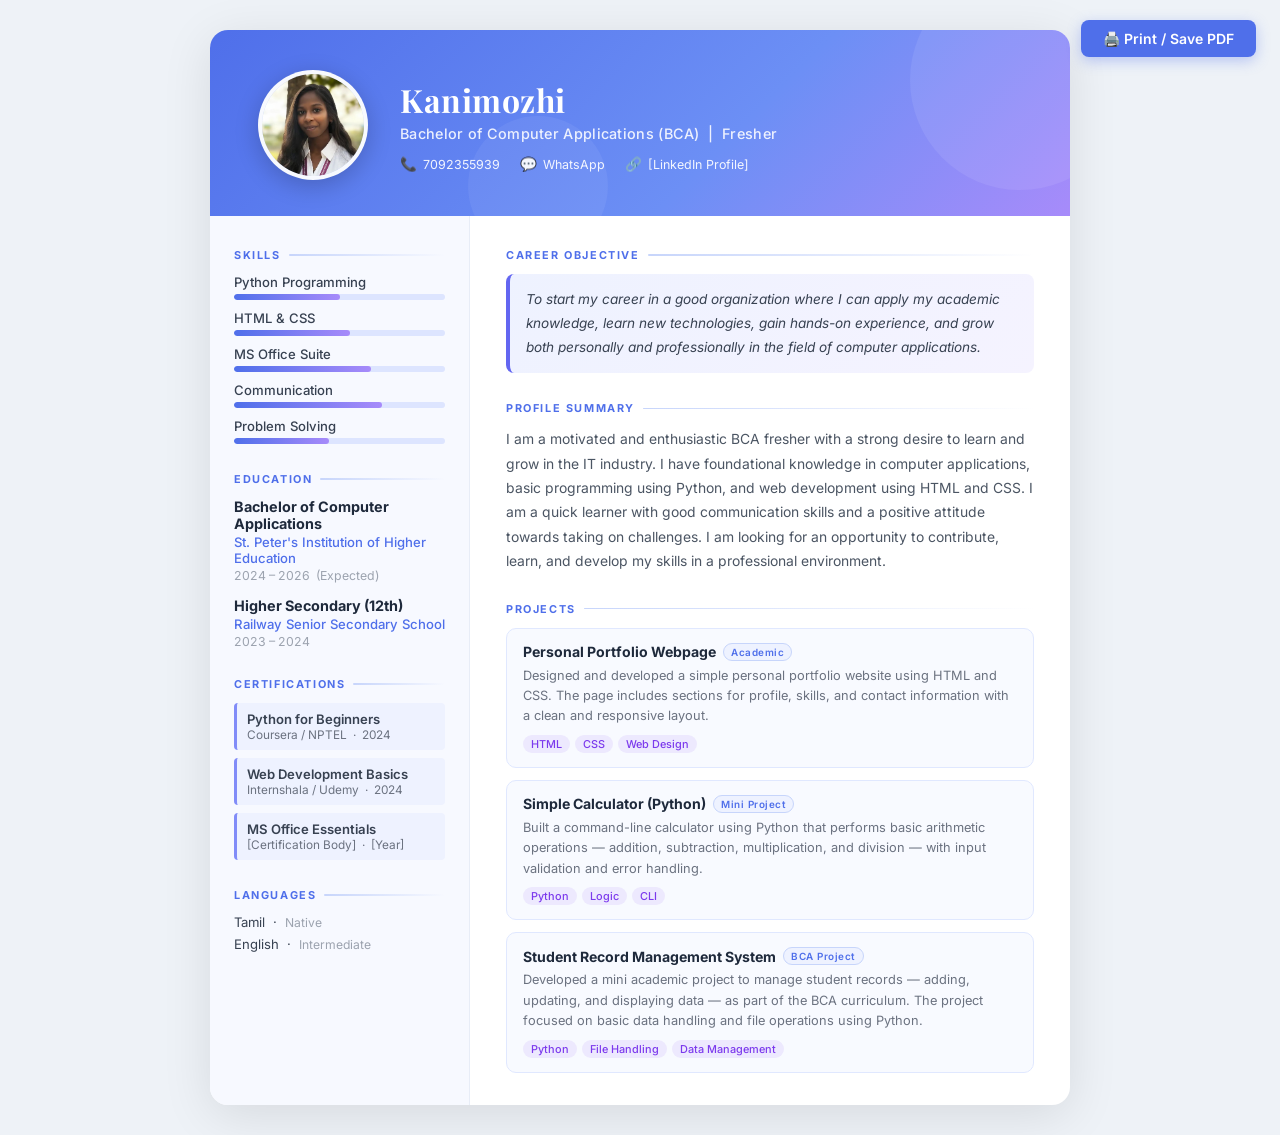
==== index.html @ 6629672a "Initial commit - Portfolio and Resume project" ====
<!DOCTYPE html>
<html lang="en">
<head>
  <meta charset="UTF-8" />
  <meta name="viewport" content="width=device-width, initial-scale=1.0"/>
  <title>Kanimozhi | BCA Resume</title>
  <meta name="description" content="Professional resume of Kanimozhi, Bachelor of Computer Applications student." />
  <link rel="preconnect" href="https://fonts.googleapis.com" />
  <link rel="preconnect" href="https://fonts.gstatic.com" crossorigin />
  <link href="https://fonts.googleapis.com/css2?family=Inter:wght@300;400;500;600;700&family=Playfair+Display:wght@600&display=swap" rel="stylesheet" />
  <style>
    *, *::before, *::after { box-sizing: border-box; margin: 0; padding: 0; }

    body {
      font-family: 'Inter', sans-serif;
      background: #eef2f7;
      min-height: 100vh;
      display: flex;
      align-items: flex-start;
      justify-content: center;
      padding: 30px 16px;
      color: #2d3748;
    }

    @media print {
      body { background: white; padding: 0; }
      .resume-wrapper { box-shadow: none; border-radius: 0; }
      .print-btn { display: none !important; }
    }

    .print-btn {
      position: fixed;
      top: 20px;
      right: 24px;
      background: #4f6fea;
      color: white;
      border: none;
      padding: 10px 22px;
      border-radius: 8px;
      font-family: 'Inter', sans-serif;
      font-size: 14px;
      font-weight: 600;
      cursor: pointer;
      box-shadow: 0 4px 14px rgba(79,111,234,0.35);
      transition: background 0.2s, transform 0.15s;
      z-index: 999;
    }
    .print-btn:hover { background: #3a56d4; transform: translateY(-1px); }

    .resume-wrapper {
      width: 100%;
      max-width: 860px;
      background: white;
      border-radius: 18px;
      box-shadow: 0 10px 50px rgba(0,0,0,0.10);
      overflow: hidden;
    }

    /* ── HEADER ── */
    .header {
      background: linear-gradient(135deg, #4f6fea 0%, #6c8ff5 60%, #a78bfa 100%);
      padding: 40px 48px 36px;
      display: flex;
      align-items: center;
      gap: 32px;
      position: relative;
      overflow: hidden;
    }
    .header::before {
      content: '';
      position: absolute;
      top: -60px; right: -60px;
      width: 220px; height: 220px;
      border-radius: 50%;
      background: rgba(255,255,255,0.08);
    }
    .header::after {
      content: '';
      position: absolute;
      bottom: -40px; left: 30%;
      width: 140px; height: 140px;
      border-radius: 50%;
      background: rgba(255,255,255,0.06);
    }

    .photo-wrap {
      flex-shrink: 0;
      width: 110px; height: 110px;
      border-radius: 50%;
      border: 4px solid rgba(255,255,255,0.85);
      overflow: hidden;
      box-shadow: 0 6px 24px rgba(0,0,0,0.20);
      background: #c7d5fb;
      display: flex; align-items: center; justify-content: center;
      position: relative; z-index: 1;
    }
    .photo-wrap img { width: 100%; height: 100%; object-fit: cover; object-position: center 15%; transform: scale(1.5); }

    .photo-placeholder {
      font-size: 42px;
      color: white;
      font-weight: 700;
    }

    .header-info { position: relative; z-index: 1; }

    .header-info h1 {
      font-family: 'Playfair Display', serif;
      font-size: 2rem;
      color: white;
      letter-spacing: 0.5px;
      margin-bottom: 4px;
    }
    .header-info .degree {
      font-size: 0.9rem;
      color: rgba(255,255,255,0.88);
      font-weight: 500;
      margin-bottom: 14px;
      letter-spacing: 0.3px;
    }

    .contact-row {
      display: flex;
      flex-wrap: wrap;
      gap: 10px 20px;
    }
    .contact-item {
      display: flex;
      align-items: center;
      gap: 6px;
      font-size: 0.78rem;
      color: rgba(255,255,255,0.92);
      font-weight: 400;
    }
    .contact-item a { color: rgba(255,255,255,0.92); text-decoration: none; }
    .contact-item a:hover { text-decoration: underline; }
    .contact-icon { font-size: 0.85rem; }

    /* ── BODY GRID ── */
    .body-grid {
      display: grid;
      grid-template-columns: 260px 1fr;
    }

    /* ── SIDEBAR ── */
    .sidebar {
      background: #f7f9ff;
      padding: 32px 24px;
      border-right: 1px solid #e8edf7;
    }

    /* ── MAIN ── */
    .main {
      padding: 32px 36px;
    }

    /* ── SECTION SHARED ── */
    .section { margin-bottom: 28px; }
    .section:last-child { margin-bottom: 0; }

    .section-title {
      font-size: 0.68rem;
      font-weight: 700;
      letter-spacing: 1.6px;
      text-transform: uppercase;
      color: #4f6fea;
      margin-bottom: 12px;
      display: flex;
      align-items: center;
      gap: 8px;
    }
    .section-title::after {
      content: '';
      flex: 1;
      height: 1.5px;
      background: linear-gradient(to right, #c7d5fb, transparent);
      border-radius: 2px;
    }

    /* Skills */
    .skill-list { list-style: none; }
    .skill-item {
      margin-bottom: 10px;
    }
    .skill-name {
      font-size: 0.82rem;
      font-weight: 500;
      color: #374151;
      margin-bottom: 4px;
    }
    .skill-bar-bg {
      width: 100%;
      height: 6px;
      background: #dde5ff;
      border-radius: 99px;
      overflow: hidden;
    }
    .skill-bar-fill {
      height: 100%;
      background: linear-gradient(to right, #4f6fea, #a78bfa);
      border-radius: 99px;
    }

    /* Sidebar info blocks */
    .info-block { margin-bottom: 6px; }
    .info-label {
      font-size: 0.7rem;
      font-weight: 600;
      text-transform: uppercase;
      letter-spacing: 0.8px;
      color: #9ba8c5;
      margin-bottom: 1px;
    }
    .info-value {
      font-size: 0.82rem;
      color: #374151;
      word-break: break-word;
    }
    .info-value a { color: #4f6fea; text-decoration: none; }
    .info-value a:hover { text-decoration: underline; }

    /* Certifications */
    .cert-item {
      background: #eef2ff;
      border-left: 3px solid #818cf8;
      border-radius: 4px;
      padding: 8px 10px;
      margin-bottom: 8px;
    }
    .cert-name {
      font-size: 0.82rem;
      font-weight: 600;
      color: #374151;
    }
    .cert-org {
      font-size: 0.74rem;
      color: #6b7280;
      margin-top: 1px;
    }

    /* Profile summary */
    .summary-text {
      font-size: 0.87rem;
      color: #4b5563;
      line-height: 1.75;
    }

    /* Education */
    .edu-item { margin-bottom: 14px; }
    .edu-degree {
      font-size: 0.9rem;
      font-weight: 700;
      color: #1e293b;
    }
    .edu-school {
      font-size: 0.82rem;
      color: #4f6fea;
      font-weight: 500;
      margin-top: 2px;
    }
    .edu-year {
      font-size: 0.77rem;
      color: #9ca3af;
      margin-top: 2px;
    }

    /* Projects */
    .project-item {
      background: #f8faff;
      border: 1px solid #e0e8ff;
      border-radius: 10px;
      padding: 14px 16px;
      margin-bottom: 12px;
    }
    .project-item:last-child { margin-bottom: 0; }
    .project-title {
      font-size: 0.88rem;
      font-weight: 700;
      color: #1e293b;
      display: flex;
      align-items: center;
      gap: 7px;
    }
    .project-badge {
      font-size: 0.62rem;
      font-weight: 600;
      letter-spacing: 0.5px;
      background: #eef2ff;
      color: #4f6fea;
      padding: 2px 7px;
      border-radius: 99px;
      border: 1px solid #c7d5fb;
    }
    .project-desc {
      font-size: 0.8rem;
      color: #6b7280;
      margin-top: 5px;
      line-height: 1.6;
    }
    .project-tags {
      display: flex;
      flex-wrap: wrap;
      gap: 5px;
      margin-top: 8px;
    }
    .tag {
      font-size: 0.68rem;
      background: #ede9fe;
      color: #7c3aed;
      padding: 2px 8px;
      border-radius: 99px;
      font-weight: 500;
    }

    /* Objective */
    .objective-box {
      background: linear-gradient(135deg, #eef2ff, #f5f3ff);
      border-left: 4px solid #6366f1;
      border-radius: 8px;
      padding: 14px 16px;
    }
    .objective-text {
      font-size: 0.85rem;
      color: #374151;
      line-height: 1.75;
      font-style: italic;
    }

    @media (max-width: 640px) {
      .body-grid { grid-template-columns: 1fr; }
      .sidebar { border-right: none; border-bottom: 1px solid #e8edf7; }
      .header { flex-direction: column; text-align: center; padding: 32px 24px 28px; }
      .contact-row { justify-content: center; }
      .main { padding: 24px 20px; }
      .sidebar { padding: 24px 20px; }
    }
  </style>
</head>
<body>

<button class="print-btn" onclick="window.print()">🖨️ Print / Save PDF</button>

<div class="resume-wrapper">

  <!-- ══ HEADER ══ -->
  <div class="header">
    <div class="photo-wrap">
      <!-- Profile Photo — replace src with your actual photo path or URL -->
      <img
        src="profile.jpg"
        alt="C:\Users\kanimozhi\Pictures"
        onerror="this.style.display='none'; this.nextElementSibling.style.display='flex';"
      />
      <span class="photo-placeholder" style="display:none;">K</span>
    </div>

    <div class="header-info">
      <h1>Kanimozhi</h1>
      <p class="degree">Bachelor of Computer Applications (BCA) &nbsp;|&nbsp; Fresher</p>

      <div class="contact-row">
        <span class="contact-item" id="contact-phone">
          <span class="contact-icon">📞</span> 7092355939
        </span>
        <span class="contact-item" id="contact-whatsapp">
          <span class="contact-icon">💬</span>
          <a href="https://wa.me/917092355939" target="_blank">WhatsApp</a>
        </span>
        <span class="contact-item" id="contact-linkedin">
          <span class="contact-icon">🔗</span>
          <a href="#" target="_blank">[LinkedIn Profile]</a>
        </span>
      </div>
    </div>
  </div>

  <!-- ══ BODY ══ -->
  <div class="body-grid">

    <!-- ── SIDEBAR ── -->
    <aside class="sidebar">

      <!-- Skills -->
      <div class="section">
        <div class="section-title">Skills</div>
        <ul class="skill-list">
          <li class="skill-item">
            <div class="skill-name">Python Programming</div>
            <div class="skill-bar-bg"><div class="skill-bar-fill" style="width:50%"></div></div>
          </li>
          <li class="skill-item">
            <div class="skill-name">HTML &amp; CSS</div>
            <div class="skill-bar-bg"><div class="skill-bar-fill" style="width:55%"></div></div>
          </li>
          <li class="skill-item">
            <div class="skill-name">MS Office Suite</div>
            <div class="skill-bar-bg"><div class="skill-bar-fill" style="width:65%"></div></div>
          </li>
          <li class="skill-item">
            <div class="skill-name">Communication</div>
            <div class="skill-bar-bg"><div class="skill-bar-fill" style="width:70%"></div></div>
          </li>
          <li class="skill-item">
            <div class="skill-name">Problem Solving</div>
            <div class="skill-bar-bg"><div class="skill-bar-fill" style="width:45%"></div></div>
          </li>
        </ul>
      </div>

      <!-- Education -->
      <div class="section">
        <div class="section-title">Education</div>
        <div class="edu-item">
          <div class="edu-degree">Bachelor of Computer Applications</div>
          <div class="edu-school">St. Peter's Institution of Higher Education</div>
          <div class="edu-year">2024 – 2026 &nbsp;(Expected)</div>
        </div>
        <div class="edu-item">
          <div class="edu-degree">Higher Secondary (12th)</div>
          <div class="edu-school">Railway Senior Secondary School</div>
          <div class="edu-year">2023 – 2024</div>
        </div>
      </div>

      <!-- Certifications -->
      <div class="section">
        <div class="section-title">Certifications</div>
        <div class="cert-item">
          <div class="cert-name">Python for Beginners</div>
          <div class="cert-org">Coursera / NPTEL &nbsp;·&nbsp; 2024</div>
        </div>
        <div class="cert-item">
          <div class="cert-name">Web Development Basics</div>
          <div class="cert-org">Internshala / Udemy &nbsp;·&nbsp; 2024</div>
        </div>
        <div class="cert-item">
          <div class="cert-name">MS Office Essentials</div>
          <div class="cert-org">[Certification Body] &nbsp;·&nbsp; [Year]</div>
        </div>
      </div>

      <!-- Languages -->
      <div class="section">
        <div class="section-title">Languages</div>
        <div class="info-block">
          <div class="info-value">Tamil &nbsp;·&nbsp; <span style="color:#9ca3af;font-size:0.76rem;">Native</span></div>
        </div>
        <div class="info-block">
          <div class="info-value">English &nbsp;·&nbsp; <span style="color:#9ca3af;font-size:0.76rem;">Intermediate</span></div>
        </div>
      </div>

    </aside>

    <!-- ── MAIN ── -->
    <main class="main">

      <!-- Career Objective -->
      <div class="section">
        <div class="section-title">Career Objective</div>
        <div class="objective-box">
          <p class="objective-text">
            To start my career in a good organization where I can apply my academic knowledge,
            learn new technologies, gain hands-on experience, and grow both personally and
            professionally in the field of computer applications.
          </p>
        </div>
      </div>

      <!-- Profile Summary -->
      <div class="section">
        <div class="section-title">Profile Summary</div>
        <p class="summary-text">
          I am a motivated and enthusiastic BCA fresher with a strong desire to learn and grow in
          the IT industry. I have foundational knowledge in computer applications, basic programming
          using Python, and web development using HTML and CSS. I am a quick learner with good
          communication skills and a positive attitude towards taking on challenges. I am looking
          for an opportunity to contribute, learn, and develop my skills in a professional
          environment.
        </p>
      </div>

      <!-- Projects -->
      <div class="section">
        <div class="section-title">Projects</div>

        <div class="project-item">
          <div class="project-title">
            Personal Portfolio Webpage
            <span class="project-badge">Academic</span>
          </div>
          <p class="project-desc">
            Designed and developed a simple personal portfolio website using HTML and CSS.
            The page includes sections for profile, skills, and contact information with a clean
            and responsive layout.
          </p>
          <div class="project-tags">
            <span class="tag">HTML</span>
            <span class="tag">CSS</span>
            <span class="tag">Web Design</span>
          </div>
        </div>

        <div class="project-item">
          <div class="project-title">
            Simple Calculator (Python)
            <span class="project-badge">Mini Project</span>
          </div>
          <p class="project-desc">
            Built a command-line calculator using Python that performs basic arithmetic operations
            — addition, subtraction, multiplication, and division — with input validation and
            error handling.
          </p>
          <div class="project-tags">
            <span class="tag">Python</span>
            <span class="tag">Logic</span>
            <span class="tag">CLI</span>
          </div>
        </div>

        <div class="project-item">
          <div class="project-title">
            Student Record Management System
            <span class="project-badge">BCA Project</span>
          </div>
          <p class="project-desc">
            Developed a mini academic project to manage student records — adding, updating, and
            displaying data — as part of the BCA curriculum. The project focused on basic data
            handling and file operations using Python.
          </p>
          <div class="project-tags">
            <span class="tag">Python</span>
            <span class="tag">File Handling</span>
            <span class="tag">Data Management</span>
          </div>
        </div>

      </div>

    </main>
  </div><!-- end body-grid -->
</div><!-- end resume-wrapper -->

</body>
</html>
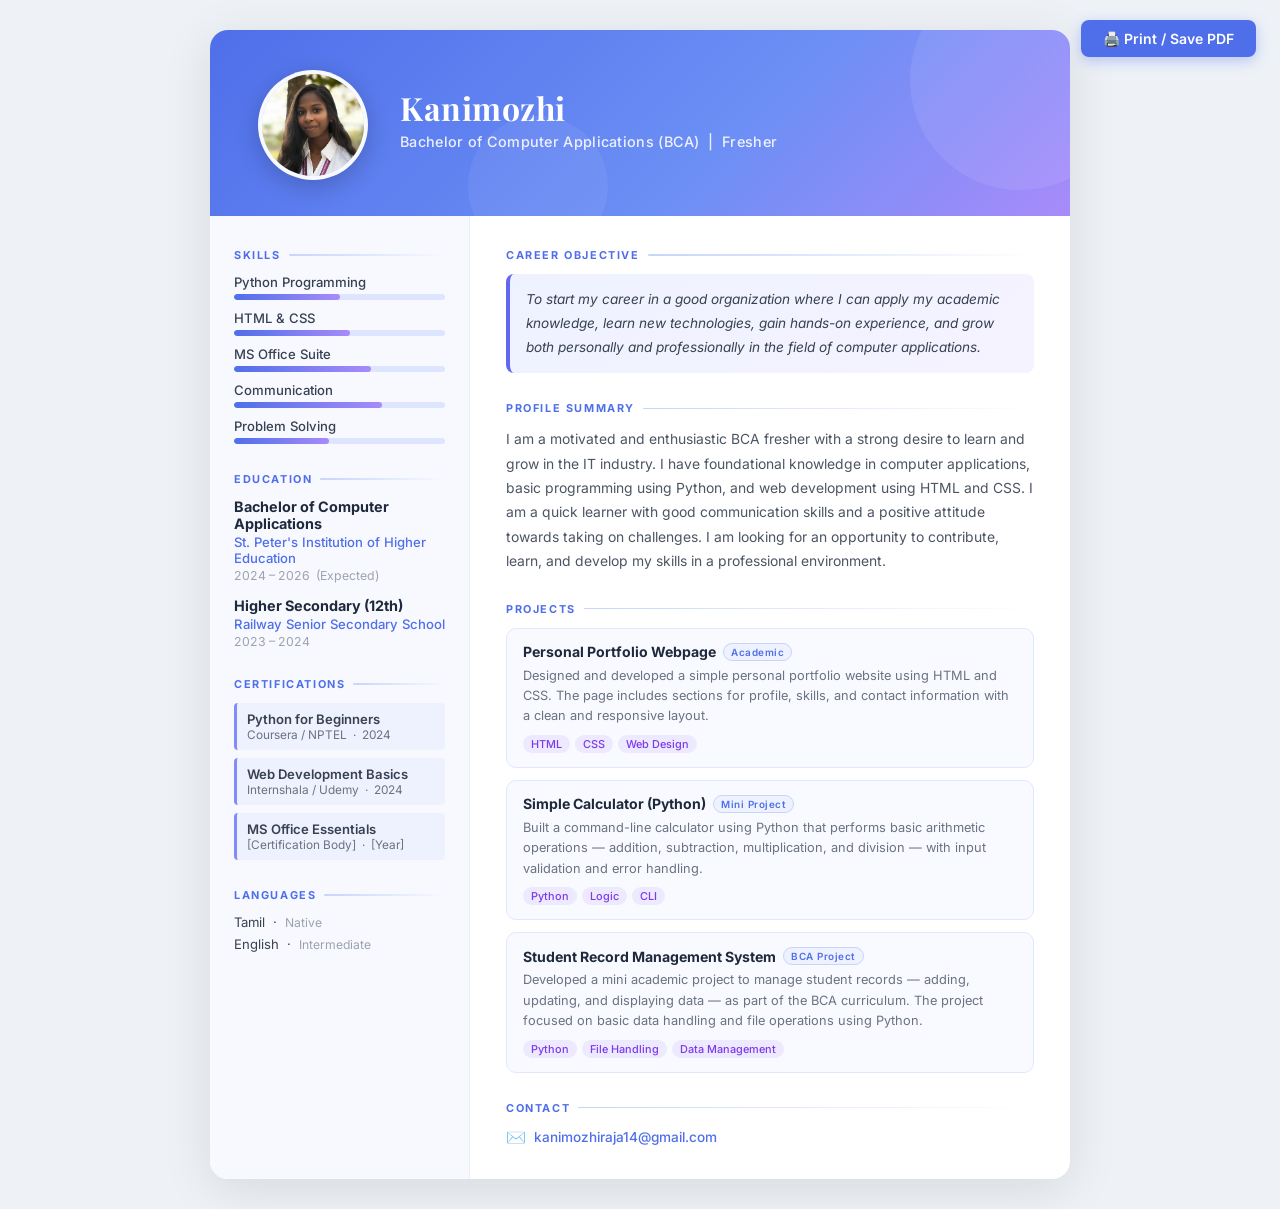
==== commit 8d173491: "Remove all contacts; add email at the end of resume" ====
--- a/index.html
+++ b/index.html
@@ -1,15 +1,24 @@
 <!DOCTYPE html>
 <html lang="en">
+
 <head>
   <meta charset="UTF-8" />
-  <meta name="viewport" content="width=device-width, initial-scale=1.0"/>
+  <meta name="viewport" content="width=device-width, initial-scale=1.0" />
   <title>Kanimozhi | BCA Resume</title>
   <meta name="description" content="Professional resume of Kanimozhi, Bachelor of Computer Applications student." />
   <link rel="preconnect" href="https://fonts.googleapis.com" />
   <link rel="preconnect" href="https://fonts.gstatic.com" crossorigin />
-  <link href="https://fonts.googleapis.com/css2?family=Inter:wght@300;400;500;600;700&family=Playfair+Display:wght@600&display=swap" rel="stylesheet" />
+  <link
+    href="https://fonts.googleapis.com/css2?family=Inter:wght@300;400;500;600;700&family=Playfair+Display:wght@600&display=swap"
+    rel="stylesheet" />
   <style>
-    *, *::before, *::after { box-sizing: border-box; margin: 0; padding: 0; }
+    *,
+    *::before,
+    *::after {
+      box-sizing: border-box;
+      margin: 0;
+      padding: 0;
+    }
 
     body {
       font-family: 'Inter', sans-serif;
@@ -23,9 +32,19 @@
     }
 
     @media print {
-      body { background: white; padding: 0; }
-      .resume-wrapper { box-shadow: none; border-radius: 0; }
-      .print-btn { display: none !important; }
+      body {
+        background: white;
+        padding: 0;
+      }
+
+      .resume-wrapper {
+        box-shadow: none;
+        border-radius: 0;
+      }
+
+      .print-btn {
+        display: none !important;
+      }
     }
 
     .print-btn {
@@ -41,18 +60,22 @@
       font-size: 14px;
       font-weight: 600;
       cursor: pointer;
-      box-shadow: 0 4px 14px rgba(79,111,234,0.35);
+      box-shadow: 0 4px 14px rgba(79, 111, 234, 0.35);
       transition: background 0.2s, transform 0.15s;
       z-index: 999;
     }
-    .print-btn:hover { background: #3a56d4; transform: translateY(-1px); }
+
+    .print-btn:hover {
+      background: #3a56d4;
+      transform: translateY(-1px);
+    }
 
     .resume-wrapper {
       width: 100%;
       max-width: 860px;
       background: white;
       border-radius: 18px;
-      box-shadow: 0 10px 50px rgba(0,0,0,0.10);
+      box-shadow: 0 10px 50px rgba(0, 0, 0, 0.10);
       overflow: hidden;
     }
 
@@ -66,35 +89,52 @@
       position: relative;
       overflow: hidden;
     }
+
     .header::before {
       content: '';
       position: absolute;
-      top: -60px; right: -60px;
-      width: 220px; height: 220px;
+      top: -60px;
+      right: -60px;
+      width: 220px;
+      height: 220px;
       border-radius: 50%;
-      background: rgba(255,255,255,0.08);
-    }
+      background: rgba(255, 255, 255, 0.08);
+    }
+
     .header::after {
       content: '';
       position: absolute;
-      bottom: -40px; left: 30%;
-      width: 140px; height: 140px;
+      bottom: -40px;
+      left: 30%;
+      width: 140px;
+      height: 140px;
       border-radius: 50%;
-      background: rgba(255,255,255,0.06);
+      background: rgba(255, 255, 255, 0.06);
     }
 
     .photo-wrap {
       flex-shrink: 0;
-      width: 110px; height: 110px;
+      width: 110px;
+      height: 110px;
       border-radius: 50%;
-      border: 4px solid rgba(255,255,255,0.85);
+      border: 4px solid rgba(255, 255, 255, 0.85);
       overflow: hidden;
-      box-shadow: 0 6px 24px rgba(0,0,0,0.20);
+      box-shadow: 0 6px 24px rgba(0, 0, 0, 0.20);
       background: #c7d5fb;
-      display: flex; align-items: center; justify-content: center;
-      position: relative; z-index: 1;
-    }
-    .photo-wrap img { width: 100%; height: 100%; object-fit: cover; object-position: center 15%; transform: scale(1.5); }
+      display: flex;
+      align-items: center;
+      justify-content: center;
+      position: relative;
+      z-index: 1;
+    }
+
+    .photo-wrap img {
+      width: 100%;
+      height: 100%;
+      object-fit: cover;
+      object-position: center 15%;
+      transform: scale(1.5);
+    }
 
     .photo-placeholder {
       font-size: 42px;
@@ -102,7 +142,10 @@
       font-weight: 700;
     }
 
-    .header-info { position: relative; z-index: 1; }
+    .header-info {
+      position: relative;
+      z-index: 1;
+    }
 
     .header-info h1 {
       font-family: 'Playfair Display', serif;
@@ -111,9 +154,10 @@
       letter-spacing: 0.5px;
       margin-bottom: 4px;
     }
+
     .header-info .degree {
       font-size: 0.9rem;
-      color: rgba(255,255,255,0.88);
+      color: rgba(255, 255, 255, 0.88);
       font-weight: 500;
       margin-bottom: 14px;
       letter-spacing: 0.3px;
@@ -124,17 +168,28 @@
       flex-wrap: wrap;
       gap: 10px 20px;
     }
+
     .contact-item {
       display: flex;
       align-items: center;
       gap: 6px;
       font-size: 0.78rem;
-      color: rgba(255,255,255,0.92);
+      color: rgba(255, 255, 255, 0.92);
       font-weight: 400;
     }
-    .contact-item a { color: rgba(255,255,255,0.92); text-decoration: none; }
-    .contact-item a:hover { text-decoration: underline; }
-    .contact-icon { font-size: 0.85rem; }
+
+    .contact-item a {
+      color: rgba(255, 255, 255, 0.92);
+      text-decoration: none;
+    }
+
+    .contact-item a:hover {
+      text-decoration: underline;
+    }
+
+    .contact-icon {
+      font-size: 0.85rem;
+    }
 
     /* ── BODY GRID ── */
     .body-grid {
@@ -155,8 +210,13 @@
     }
 
     /* ── SECTION SHARED ── */
-    .section { margin-bottom: 28px; }
-    .section:last-child { margin-bottom: 0; }
+    .section {
+      margin-bottom: 28px;
+    }
+
+    .section:last-child {
+      margin-bottom: 0;
+    }
 
     .section-title {
       font-size: 0.68rem;
@@ -169,6 +229,7 @@
       align-items: center;
       gap: 8px;
     }
+
     .section-title::after {
       content: '';
       flex: 1;
@@ -178,16 +239,21 @@
     }
 
     /* Skills */
-    .skill-list { list-style: none; }
+    .skill-list {
+      list-style: none;
+    }
+
     .skill-item {
       margin-bottom: 10px;
     }
+
     .skill-name {
       font-size: 0.82rem;
       font-weight: 500;
       color: #374151;
       margin-bottom: 4px;
     }
+
     .skill-bar-bg {
       width: 100%;
       height: 6px;
@@ -195,6 +261,7 @@
       border-radius: 99px;
       overflow: hidden;
     }
+
     .skill-bar-fill {
       height: 100%;
       background: linear-gradient(to right, #4f6fea, #a78bfa);
@@ -202,7 +269,10 @@
     }
 
     /* Sidebar info blocks */
-    .info-block { margin-bottom: 6px; }
+    .info-block {
+      margin-bottom: 6px;
+    }
+
     .info-label {
       font-size: 0.7rem;
       font-weight: 600;
@@ -211,13 +281,21 @@
       color: #9ba8c5;
       margin-bottom: 1px;
     }
+
     .info-value {
       font-size: 0.82rem;
       color: #374151;
       word-break: break-word;
     }
-    .info-value a { color: #4f6fea; text-decoration: none; }
-    .info-value a:hover { text-decoration: underline; }
+
+    .info-value a {
+      color: #4f6fea;
+      text-decoration: none;
+    }
+
+    .info-value a:hover {
+      text-decoration: underline;
+    }
 
     /* Certifications */
     .cert-item {
@@ -227,11 +305,13 @@
       padding: 8px 10px;
       margin-bottom: 8px;
     }
+
     .cert-name {
       font-size: 0.82rem;
       font-weight: 600;
       color: #374151;
     }
+
     .cert-org {
       font-size: 0.74rem;
       color: #6b7280;
@@ -246,18 +326,23 @@
     }
 
     /* Education */
-    .edu-item { margin-bottom: 14px; }
+    .edu-item {
+      margin-bottom: 14px;
+    }
+
     .edu-degree {
       font-size: 0.9rem;
       font-weight: 700;
       color: #1e293b;
     }
+
     .edu-school {
       font-size: 0.82rem;
       color: #4f6fea;
       font-weight: 500;
       margin-top: 2px;
     }
+
     .edu-year {
       font-size: 0.77rem;
       color: #9ca3af;
@@ -272,7 +357,11 @@
       padding: 14px 16px;
       margin-bottom: 12px;
     }
-    .project-item:last-child { margin-bottom: 0; }
+
+    .project-item:last-child {
+      margin-bottom: 0;
+    }
+
     .project-title {
       font-size: 0.88rem;
       font-weight: 700;
@@ -281,6 +370,7 @@
       align-items: center;
       gap: 7px;
     }
+
     .project-badge {
       font-size: 0.62rem;
       font-weight: 600;
@@ -291,18 +381,21 @@
       border-radius: 99px;
       border: 1px solid #c7d5fb;
     }
+
     .project-desc {
       font-size: 0.8rem;
       color: #6b7280;
       margin-top: 5px;
       line-height: 1.6;
     }
+
     .project-tags {
       display: flex;
       flex-wrap: wrap;
       gap: 5px;
       margin-top: 8px;
     }
+
     .tag {
       font-size: 0.68rem;
       background: #ede9fe;
@@ -319,6 +412,7 @@
       border-radius: 8px;
       padding: 14px 16px;
     }
+
     .objective-text {
       font-size: 0.85rem;
       color: #374151;
@@ -326,220 +420,279 @@
       font-style: italic;
     }
 
+    /* Contact footer */
+    .contact-footer {
+      display: flex;
+      flex-wrap: wrap;
+      gap: 8px;
+    }
+
+    .contact-footer-item {
+      display: flex;
+      align-items: center;
+      gap: 8px;
+      font-size: 0.85rem;
+      color: #374151;
+    }
+
+    .contact-footer-icon {
+      font-size: 1rem;
+    }
+
+    .contact-footer-item a {
+      color: #4f6fea;
+      text-decoration: none;
+      font-weight: 500;
+    }
+
+    .contact-footer-item a:hover {
+      text-decoration: underline;
+    }
+
     @media (max-width: 640px) {
-      .body-grid { grid-template-columns: 1fr; }
-      .sidebar { border-right: none; border-bottom: 1px solid #e8edf7; }
-      .header { flex-direction: column; text-align: center; padding: 32px 24px 28px; }
-      .contact-row { justify-content: center; }
-      .main { padding: 24px 20px; }
-      .sidebar { padding: 24px 20px; }
+      .body-grid {
+        grid-template-columns: 1fr;
+      }
+
+      .sidebar {
+        border-right: none;
+        border-bottom: 1px solid #e8edf7;
+      }
+
+      .header {
+        flex-direction: column;
+        text-align: center;
+        padding: 32px 24px 28px;
+      }
+
+      .contact-row {
+        justify-content: center;
+      }
+
+      .main {
+        padding: 24px 20px;
+      }
+
+      .sidebar {
+        padding: 24px 20px;
+      }
     }
   </style>
 </head>
+
 <body>
 
-<button class="print-btn" onclick="window.print()">🖨️ Print / Save PDF</button>
-
-<div class="resume-wrapper">
-
-  <!-- ══ HEADER ══ -->
-  <div class="header">
-    <div class="photo-wrap">
-      <!-- Profile Photo — replace src with your actual photo path or URL -->
-      <img
-        src="profile.jpg"
-        alt="C:\Users\kanimozhi\Pictures"
-        onerror="this.style.display='none'; this.nextElementSibling.style.display='flex';"
-      />
-      <span class="photo-placeholder" style="display:none;">K</span>
-    </div>
-
-    <div class="header-info">
-      <h1>Kanimozhi</h1>
-      <p class="degree">Bachelor of Computer Applications (BCA) &nbsp;|&nbsp; Fresher</p>
-
-      <div class="contact-row">
-        <span class="contact-item" id="contact-phone">
-          <span class="contact-icon">📞</span> 7092355939
-        </span>
-        <span class="contact-item" id="contact-whatsapp">
-          <span class="contact-icon">💬</span>
-          <a href="https://wa.me/917092355939" target="_blank">WhatsApp</a>
-        </span>
-        <span class="contact-item" id="contact-linkedin">
-          <span class="contact-icon">🔗</span>
-          <a href="#" target="_blank">[LinkedIn Profile]</a>
-        </span>
+  <button class="print-btn" onclick="window.print()">🖨️ Print / Save PDF</button>
+
+  <div class="resume-wrapper">
+
+    <!-- ══ HEADER ══ -->
+    <div class="header">
+      <div class="photo-wrap">
+        <!-- Profile Photo — replace src with your actual photo path or URL -->
+        <img src="profile.jpg" alt="C:\Users\kanimozhi\Pictures"
+          onerror="this.style.display='none'; this.nextElementSibling.style.display='flex';" />
+        <span class="photo-placeholder" style="display:none;">K</span>
+      </div>
+
+      <div class="header-info">
+        <h1>Kanimozhi</h1>
+        <p class="degree">Bachelor of Computer Applications (BCA) &nbsp;|&nbsp; Fresher</p>
+
+
       </div>
     </div>
-  </div>
-
-  <!-- ══ BODY ══ -->
-  <div class="body-grid">
-
-    <!-- ── SIDEBAR ── -->
-    <aside class="sidebar">
-
-      <!-- Skills -->
-      <div class="section">
-        <div class="section-title">Skills</div>
-        <ul class="skill-list">
-          <li class="skill-item">
-            <div class="skill-name">Python Programming</div>
-            <div class="skill-bar-bg"><div class="skill-bar-fill" style="width:50%"></div></div>
-          </li>
-          <li class="skill-item">
-            <div class="skill-name">HTML &amp; CSS</div>
-            <div class="skill-bar-bg"><div class="skill-bar-fill" style="width:55%"></div></div>
-          </li>
-          <li class="skill-item">
-            <div class="skill-name">MS Office Suite</div>
-            <div class="skill-bar-bg"><div class="skill-bar-fill" style="width:65%"></div></div>
-          </li>
-          <li class="skill-item">
-            <div class="skill-name">Communication</div>
-            <div class="skill-bar-bg"><div class="skill-bar-fill" style="width:70%"></div></div>
-          </li>
-          <li class="skill-item">
-            <div class="skill-name">Problem Solving</div>
-            <div class="skill-bar-bg"><div class="skill-bar-fill" style="width:45%"></div></div>
-          </li>
-        </ul>
-      </div>
-
-      <!-- Education -->
-      <div class="section">
-        <div class="section-title">Education</div>
-        <div class="edu-item">
-          <div class="edu-degree">Bachelor of Computer Applications</div>
-          <div class="edu-school">St. Peter's Institution of Higher Education</div>
-          <div class="edu-year">2024 – 2026 &nbsp;(Expected)</div>
-        </div>
-        <div class="edu-item">
-          <div class="edu-degree">Higher Secondary (12th)</div>
-          <div class="edu-school">Railway Senior Secondary School</div>
-          <div class="edu-year">2023 – 2024</div>
-        </div>
-      </div>
-
-      <!-- Certifications -->
-      <div class="section">
-        <div class="section-title">Certifications</div>
-        <div class="cert-item">
-          <div class="cert-name">Python for Beginners</div>
-          <div class="cert-org">Coursera / NPTEL &nbsp;·&nbsp; 2024</div>
-        </div>
-        <div class="cert-item">
-          <div class="cert-name">Web Development Basics</div>
-          <div class="cert-org">Internshala / Udemy &nbsp;·&nbsp; 2024</div>
-        </div>
-        <div class="cert-item">
-          <div class="cert-name">MS Office Essentials</div>
-          <div class="cert-org">[Certification Body] &nbsp;·&nbsp; [Year]</div>
-        </div>
-      </div>
-
-      <!-- Languages -->
-      <div class="section">
-        <div class="section-title">Languages</div>
-        <div class="info-block">
-          <div class="info-value">Tamil &nbsp;·&nbsp; <span style="color:#9ca3af;font-size:0.76rem;">Native</span></div>
-        </div>
-        <div class="info-block">
-          <div class="info-value">English &nbsp;·&nbsp; <span style="color:#9ca3af;font-size:0.76rem;">Intermediate</span></div>
-        </div>
-      </div>
-
-    </aside>
-
-    <!-- ── MAIN ── -->
-    <main class="main">
-
-      <!-- Career Objective -->
-      <div class="section">
-        <div class="section-title">Career Objective</div>
-        <div class="objective-box">
-          <p class="objective-text">
-            To start my career in a good organization where I can apply my academic knowledge,
-            learn new technologies, gain hands-on experience, and grow both personally and
-            professionally in the field of computer applications.
+
+    <!-- ══ BODY ══ -->
+    <div class="body-grid">
+
+      <!-- ── SIDEBAR ── -->
+      <aside class="sidebar">
+
+        <!-- Skills -->
+        <div class="section">
+          <div class="section-title">Skills</div>
+          <ul class="skill-list">
+            <li class="skill-item">
+              <div class="skill-name">Python Programming</div>
+              <div class="skill-bar-bg">
+                <div class="skill-bar-fill" style="width:50%"></div>
+              </div>
+            </li>
+            <li class="skill-item">
+              <div class="skill-name">HTML &amp; CSS</div>
+              <div class="skill-bar-bg">
+                <div class="skill-bar-fill" style="width:55%"></div>
+              </div>
+            </li>
+            <li class="skill-item">
+              <div class="skill-name">MS Office Suite</div>
+              <div class="skill-bar-bg">
+                <div class="skill-bar-fill" style="width:65%"></div>
+              </div>
+            </li>
+            <li class="skill-item">
+              <div class="skill-name">Communication</div>
+              <div class="skill-bar-bg">
+                <div class="skill-bar-fill" style="width:70%"></div>
+              </div>
+            </li>
+            <li class="skill-item">
+              <div class="skill-name">Problem Solving</div>
+              <div class="skill-bar-bg">
+                <div class="skill-bar-fill" style="width:45%"></div>
+              </div>
+            </li>
+          </ul>
+        </div>
+
+        <!-- Education -->
+        <div class="section">
+          <div class="section-title">Education</div>
+          <div class="edu-item">
+            <div class="edu-degree">Bachelor of Computer Applications</div>
+            <div class="edu-school">St. Peter's Institution of Higher Education</div>
+            <div class="edu-year">2024 – 2026 &nbsp;(Expected)</div>
+          </div>
+          <div class="edu-item">
+            <div class="edu-degree">Higher Secondary (12th)</div>
+            <div class="edu-school">Railway Senior Secondary School</div>
+            <div class="edu-year">2023 – 2024</div>
+          </div>
+        </div>
+
+        <!-- Certifications -->
+        <div class="section">
+          <div class="section-title">Certifications</div>
+          <div class="cert-item">
+            <div class="cert-name">Python for Beginners</div>
+            <div class="cert-org">Coursera / NPTEL &nbsp;·&nbsp; 2024</div>
+          </div>
+          <div class="cert-item">
+            <div class="cert-name">Web Development Basics</div>
+            <div class="cert-org">Internshala / Udemy &nbsp;·&nbsp; 2024</div>
+          </div>
+          <div class="cert-item">
+            <div class="cert-name">MS Office Essentials</div>
+            <div class="cert-org">[Certification Body] &nbsp;·&nbsp; [Year]</div>
+          </div>
+        </div>
+
+        <!-- Languages -->
+        <div class="section">
+          <div class="section-title">Languages</div>
+          <div class="info-block">
+            <div class="info-value">Tamil &nbsp;·&nbsp; <span style="color:#9ca3af;font-size:0.76rem;">Native</span>
+            </div>
+          </div>
+          <div class="info-block">
+            <div class="info-value">English &nbsp;·&nbsp; <span
+                style="color:#9ca3af;font-size:0.76rem;">Intermediate</span></div>
+          </div>
+        </div>
+
+      </aside>
+
+      <!-- ── MAIN ── -->
+      <main class="main">
+
+        <!-- Career Objective -->
+        <div class="section">
+          <div class="section-title">Career Objective</div>
+          <div class="objective-box">
+            <p class="objective-text">
+              To start my career in a good organization where I can apply my academic knowledge,
+              learn new technologies, gain hands-on experience, and grow both personally and
+              professionally in the field of computer applications.
+            </p>
+          </div>
+        </div>
+
+        <!-- Profile Summary -->
+        <div class="section">
+          <div class="section-title">Profile Summary</div>
+          <p class="summary-text">
+            I am a motivated and enthusiastic BCA fresher with a strong desire to learn and grow in
+            the IT industry. I have foundational knowledge in computer applications, basic programming
+            using Python, and web development using HTML and CSS. I am a quick learner with good
+            communication skills and a positive attitude towards taking on challenges. I am looking
+            for an opportunity to contribute, learn, and develop my skills in a professional
+            environment.
           </p>
         </div>
-      </div>
-
-      <!-- Profile Summary -->
-      <div class="section">
-        <div class="section-title">Profile Summary</div>
-        <p class="summary-text">
-          I am a motivated and enthusiastic BCA fresher with a strong desire to learn and grow in
-          the IT industry. I have foundational knowledge in computer applications, basic programming
-          using Python, and web development using HTML and CSS. I am a quick learner with good
-          communication skills and a positive attitude towards taking on challenges. I am looking
-          for an opportunity to contribute, learn, and develop my skills in a professional
-          environment.
-        </p>
-      </div>
-
-      <!-- Projects -->
-      <div class="section">
-        <div class="section-title">Projects</div>
-
-        <div class="project-item">
-          <div class="project-title">
-            Personal Portfolio Webpage
-            <span class="project-badge">Academic</span>
-          </div>
-          <p class="project-desc">
-            Designed and developed a simple personal portfolio website using HTML and CSS.
-            The page includes sections for profile, skills, and contact information with a clean
-            and responsive layout.
-          </p>
-          <div class="project-tags">
-            <span class="tag">HTML</span>
-            <span class="tag">CSS</span>
-            <span class="tag">Web Design</span>
-          </div>
-        </div>
-
-        <div class="project-item">
-          <div class="project-title">
-            Simple Calculator (Python)
-            <span class="project-badge">Mini Project</span>
-          </div>
-          <p class="project-desc">
-            Built a command-line calculator using Python that performs basic arithmetic operations
-            — addition, subtraction, multiplication, and division — with input validation and
-            error handling.
-          </p>
-          <div class="project-tags">
-            <span class="tag">Python</span>
-            <span class="tag">Logic</span>
-            <span class="tag">CLI</span>
-          </div>
-        </div>
-
-        <div class="project-item">
-          <div class="project-title">
-            Student Record Management System
-            <span class="project-badge">BCA Project</span>
-          </div>
-          <p class="project-desc">
-            Developed a mini academic project to manage student records — adding, updating, and
-            displaying data — as part of the BCA curriculum. The project focused on basic data
-            handling and file operations using Python.
-          </p>
-          <div class="project-tags">
-            <span class="tag">Python</span>
-            <span class="tag">File Handling</span>
-            <span class="tag">Data Management</span>
-          </div>
-        </div>
-
-      </div>
-
-    </main>
-  </div><!-- end body-grid -->
-</div><!-- end resume-wrapper -->
+
+        <!-- Projects -->
+        <div class="section">
+          <div class="section-title">Projects</div>
+
+          <div class="project-item">
+            <div class="project-title">
+              Personal Portfolio Webpage
+              <span class="project-badge">Academic</span>
+            </div>
+            <p class="project-desc">
+              Designed and developed a simple personal portfolio website using HTML and CSS.
+              The page includes sections for profile, skills, and contact information with a clean
+              and responsive layout.
+            </p>
+            <div class="project-tags">
+              <span class="tag">HTML</span>
+              <span class="tag">CSS</span>
+              <span class="tag">Web Design</span>
+            </div>
+          </div>
+
+          <div class="project-item">
+            <div class="project-title">
+              Simple Calculator (Python)
+              <span class="project-badge">Mini Project</span>
+            </div>
+            <p class="project-desc">
+              Built a command-line calculator using Python that performs basic arithmetic operations
+              — addition, subtraction, multiplication, and division — with input validation and
+              error handling.
+            </p>
+            <div class="project-tags">
+              <span class="tag">Python</span>
+              <span class="tag">Logic</span>
+              <span class="tag">CLI</span>
+            </div>
+          </div>
+
+          <div class="project-item">
+            <div class="project-title">
+              Student Record Management System
+              <span class="project-badge">BCA Project</span>
+            </div>
+            <p class="project-desc">
+              Developed a mini academic project to manage student records — adding, updating, and
+              displaying data — as part of the BCA curriculum. The project focused on basic data
+              handling and file operations using Python.
+            </p>
+            <div class="project-tags">
+              <span class="tag">Python</span>
+              <span class="tag">File Handling</span>
+              <span class="tag">Data Management</span>
+            </div>
+          </div>
+
+        </div>
+
+        <!-- Contact -->
+        <div class="section" id="contact-section">
+          <div class="section-title">Contact</div>
+          <div class="contact-footer">
+            <span class="contact-footer-item">
+              <span class="contact-footer-icon">✉️</span>
+              <a href="mailto:kanimozhiraja14@gmail.com" id="contact-email">kanimozhiraja14@gmail.com</a>
+            </span>
+          </div>
+        </div>
+
+      </main>
+    </div><!-- end body-grid -->
+  </div><!-- end resume-wrapper -->
 
 </body>
-</html>
+
+</html>
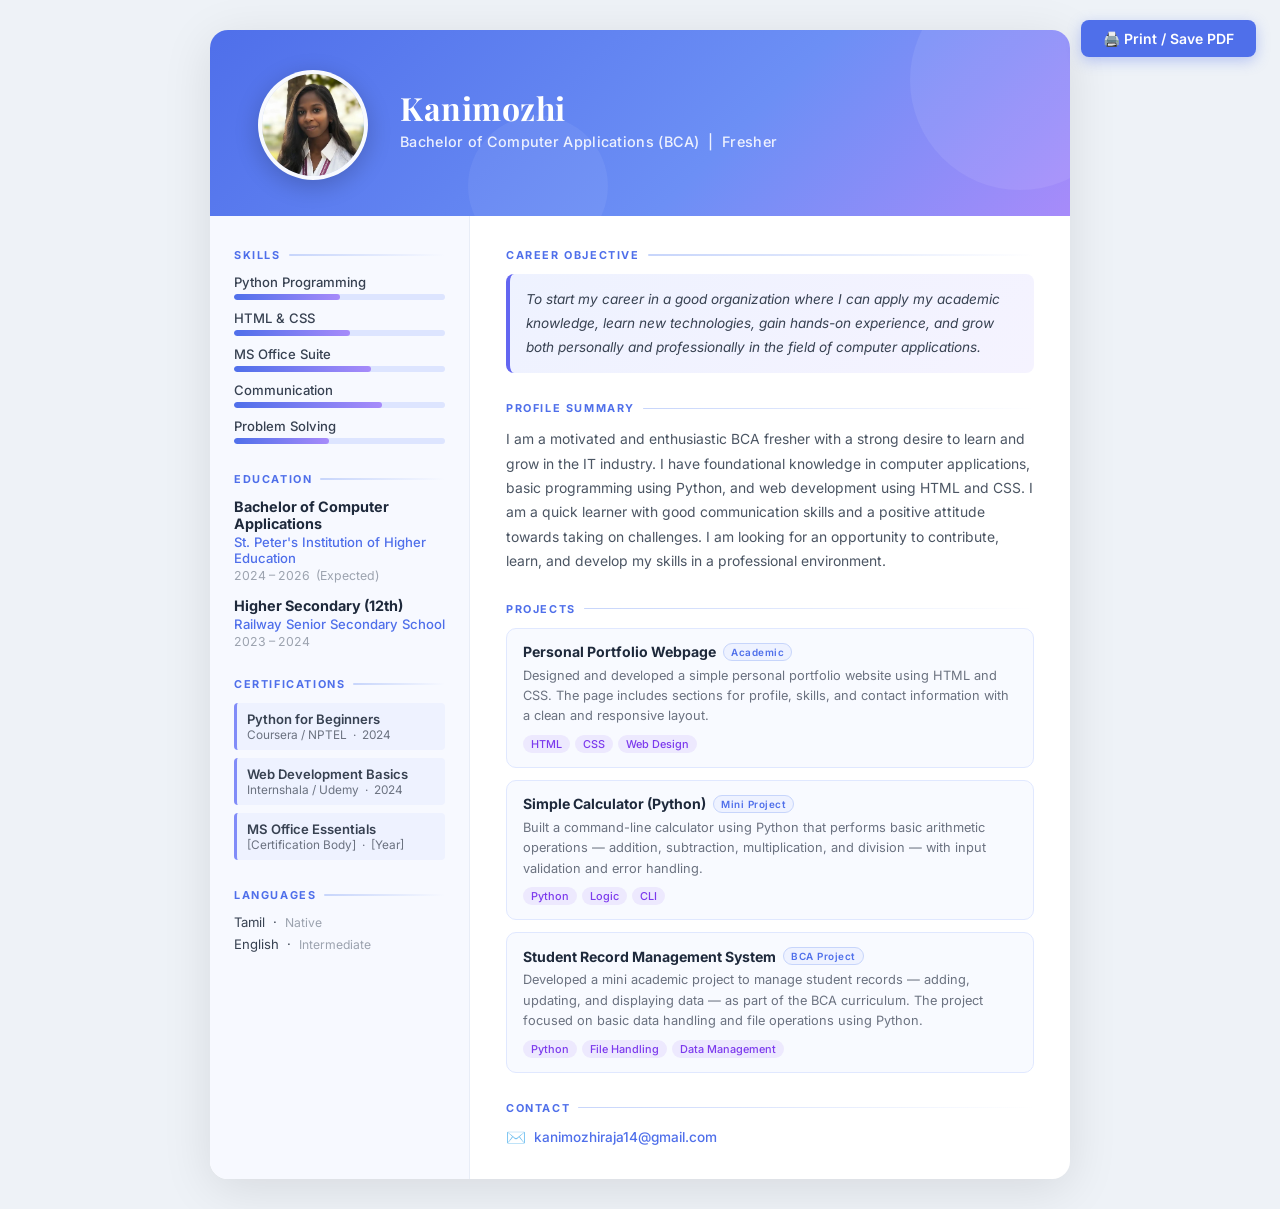
==== commit 5e801e95: "Add smooth animations to resume" ====
--- a/index.html
+++ b/index.html
@@ -12,6 +12,37 @@
     href="https://fonts.googleapis.com/css2?family=Inter:wght@300;400;500;600;700&family=Playfair+Display:wght@600&display=swap"
     rel="stylesheet" />
   <style>
+    /* ── KEYFRAME ANIMATIONS ── */
+    @keyframes fadeSlideUp {
+      from { opacity: 0; transform: translateY(28px); }
+      to   { opacity: 1; transform: translateY(0); }
+    }
+
+    @keyframes fadeIn {
+      from { opacity: 0; }
+      to   { opacity: 1; }
+    }
+
+    @keyframes skillFill {
+      from { width: 0%; }
+    }
+
+    @keyframes pulseRing {
+      0%   { box-shadow: 0 0 0 0 rgba(255,255,255,0.55); }
+      70%  { box-shadow: 0 0 0 12px rgba(255,255,255,0); }
+      100% { box-shadow: 0 0 0 0 rgba(255,255,255,0); }
+    }
+
+    @keyframes headerShimmer {
+      0%   { background-position: -200% center; }
+      100% { background-position: 200% center; }
+    }
+
+    @keyframes float {
+      0%, 100% { transform: translateY(0px); }
+      50%       { transform: translateY(-6px); }
+    }
+
     *,
     *::before,
     *::after {
@@ -77,6 +108,7 @@
       border-radius: 18px;
       box-shadow: 0 10px 50px rgba(0, 0, 0, 0.10);
       overflow: hidden;
+      animation: fadeSlideUp 0.7s ease both;
     }
 
     /* ── HEADER ── */
@@ -126,6 +158,7 @@
       justify-content: center;
       position: relative;
       z-index: 1;
+      animation: pulseRing 2.2s ease-out infinite, fadeIn 0.9s ease both;
     }
 
     .photo-wrap img {
@@ -145,6 +178,7 @@
     .header-info {
       position: relative;
       z-index: 1;
+      animation: fadeSlideUp 0.8s 0.2s ease both;
     }
 
     .header-info h1 {
@@ -212,6 +246,14 @@
     /* ── SECTION SHARED ── */
     .section {
       margin-bottom: 28px;
+      opacity: 0;
+      transform: translateY(20px);
+      transition: opacity 0.55s ease, transform 0.55s ease;
+    }
+
+    .section.visible {
+      opacity: 1;
+      transform: translateY(0);
     }
 
     .section:last-child {
@@ -245,6 +287,11 @@
 
     .skill-item {
       margin-bottom: 10px;
+      transition: transform 0.2s ease;
+    }
+
+    .skill-item:hover {
+      transform: translateX(4px);
     }
 
     .skill-name {
@@ -266,6 +313,8 @@
       height: 100%;
       background: linear-gradient(to right, #4f6fea, #a78bfa);
       border-radius: 99px;
+      width: 0%;
+      transition: width 1.2s cubic-bezier(0.4, 0, 0.2, 1);
     }
 
     /* Sidebar info blocks */
@@ -304,6 +353,12 @@
       border-radius: 4px;
       padding: 8px 10px;
       margin-bottom: 8px;
+      transition: transform 0.2s ease, box-shadow 0.2s ease;
+    }
+
+    .cert-item:hover {
+      transform: translateX(5px);
+      box-shadow: 2px 4px 12px rgba(129, 140, 248, 0.25);
     }
 
     .cert-name {
@@ -356,6 +411,13 @@
       border-radius: 10px;
       padding: 14px 16px;
       margin-bottom: 12px;
+      transition: transform 0.25s ease, box-shadow 0.25s ease, border-color 0.25s ease;
+    }
+
+    .project-item:hover {
+      transform: translateY(-4px);
+      box-shadow: 0 10px 28px rgba(79, 111, 234, 0.14);
+      border-color: #a5b4fc;
     }
 
     .project-item:last-child {
@@ -403,6 +465,13 @@
       padding: 2px 8px;
       border-radius: 99px;
       font-weight: 500;
+      transition: background 0.2s, color 0.2s, transform 0.2s;
+    }
+
+    .tag:hover {
+      background: #7c3aed;
+      color: white;
+      transform: scale(1.08);
     }
 
     /* Objective */
@@ -411,6 +480,11 @@
       border-left: 4px solid #6366f1;
       border-radius: 8px;
       padding: 14px 16px;
+      transition: box-shadow 0.25s ease;
+    }
+
+    .objective-box:hover {
+      box-shadow: 0 6px 20px rgba(99, 102, 241, 0.15);
     }
 
     .objective-text {
@@ -693,6 +767,28 @@
     </div><!-- end body-grid -->
   </div><!-- end resume-wrapper -->
 
+<script>
+  // Animate sections in on scroll / load
+  const sections = document.querySelectorAll('.section');
+  const observer = new IntersectionObserver((entries) => {
+    entries.forEach((entry, i) => {
+      if (entry.isIntersecting) {
+        setTimeout(() => entry.target.classList.add('visible'), i * 80);
+        observer.unobserve(entry.target);
+      }
+    });
+  }, { threshold: 0.1 });
+  sections.forEach(s => observer.observe(s));
+
+  // Animate skill bars after page loads
+  window.addEventListener('load', () => {
+    document.querySelectorAll('.skill-bar-fill').forEach(bar => {
+      const target = bar.style.width;
+      bar.style.width = '0%';
+      setTimeout(() => { bar.style.width = target; }, 400);
+    });
+  });
+</script>
 </body>
 
 </html>
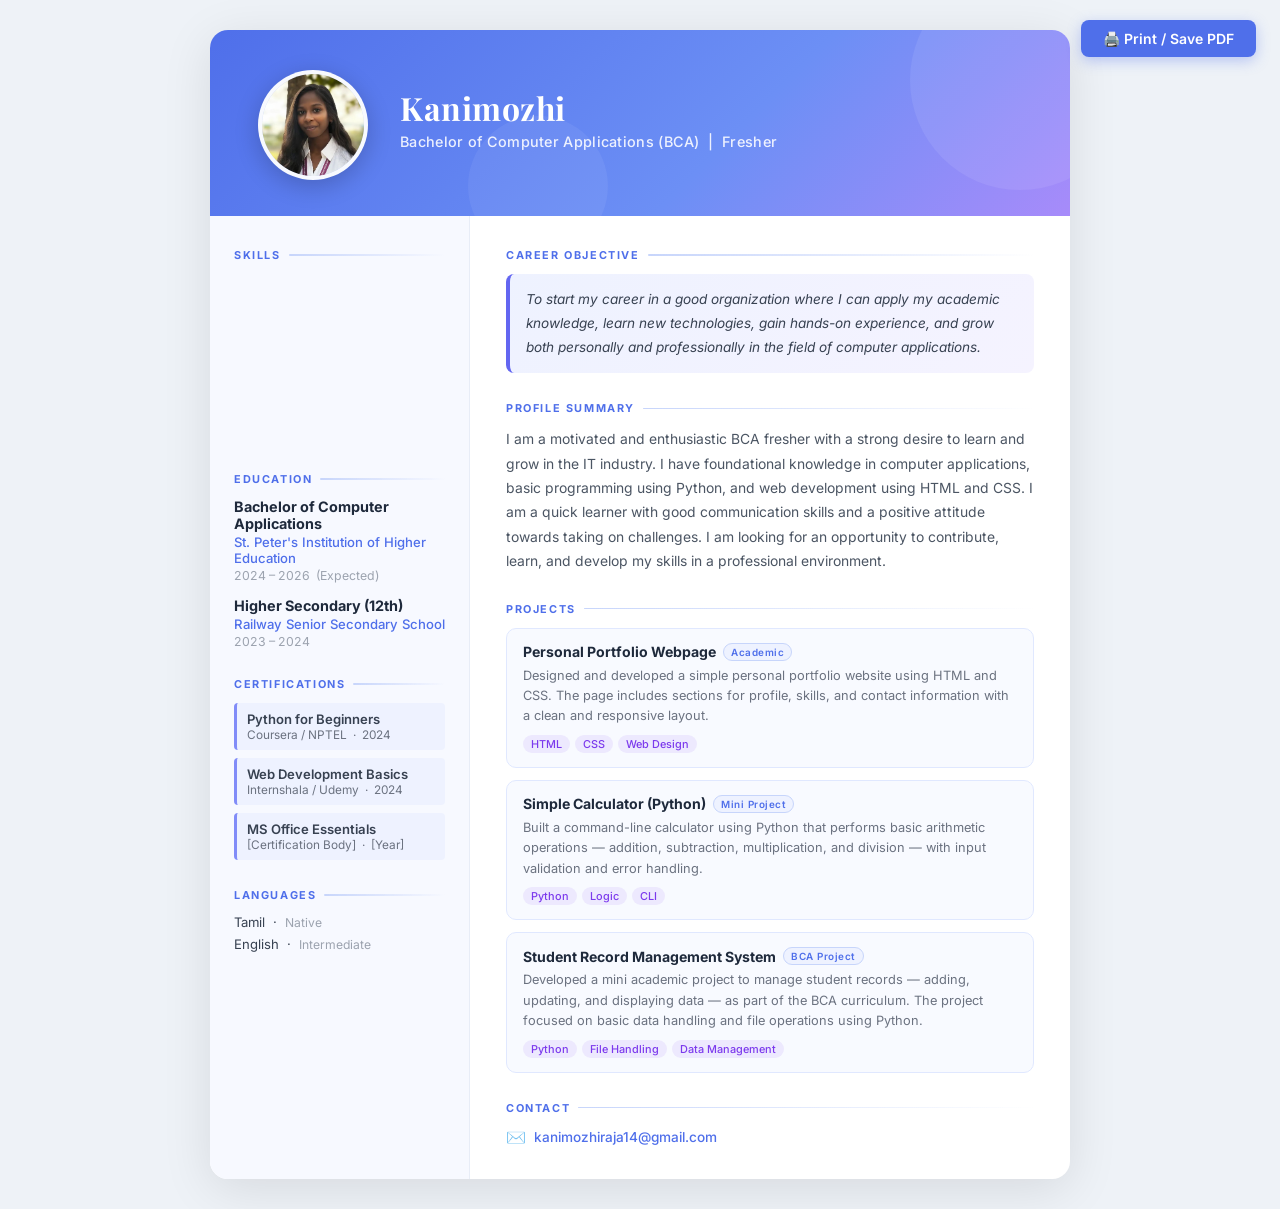
==== commit 8211fc3c: "Move animation from photo to skills section" ====
--- a/index.html
+++ b/index.html
@@ -158,7 +158,7 @@
       justify-content: center;
       position: relative;
       z-index: 1;
-      animation: pulseRing 2.2s ease-out infinite, fadeIn 0.9s ease both;
+      animation: fadeIn 0.9s ease both;
     }
 
     .photo-wrap img {
@@ -285,14 +285,33 @@
       list-style: none;
     }
 
+    @keyframes skillBounceIn {
+      0%   { opacity: 0; transform: translateX(-20px); }
+      60%  { opacity: 1; transform: translateX(6px); }
+      100% { transform: translateX(0); }
+    }
+
+    @keyframes skillGlow {
+      0%, 100% { box-shadow: 0 0 0px rgba(79, 111, 234, 0); }
+      50%       { box-shadow: 0 0 8px rgba(167, 139, 250, 0.7); }
+    }
+
     .skill-item {
       margin-bottom: 10px;
+      opacity: 0;
+      animation: skillBounceIn 0.55s ease forwards;
       transition: transform 0.2s ease;
     }
 
     .skill-item:hover {
       transform: translateX(4px);
     }
+
+    .skill-item:nth-child(1) { animation-delay: 0.1s; }
+    .skill-item:nth-child(2) { animation-delay: 0.2s; }
+    .skill-item:nth-child(3) { animation-delay: 0.3s; }
+    .skill-item:nth-child(4) { animation-delay: 0.4s; }
+    .skill-item:nth-child(5) { animation-delay: 0.5s; }
 
     .skill-name {
       font-size: 0.82rem;
@@ -315,6 +334,7 @@
       border-radius: 99px;
       width: 0%;
       transition: width 1.2s cubic-bezier(0.4, 0, 0.2, 1);
+      animation: skillGlow 2.4s ease-in-out infinite;
     }
 
     /* Sidebar info blocks */
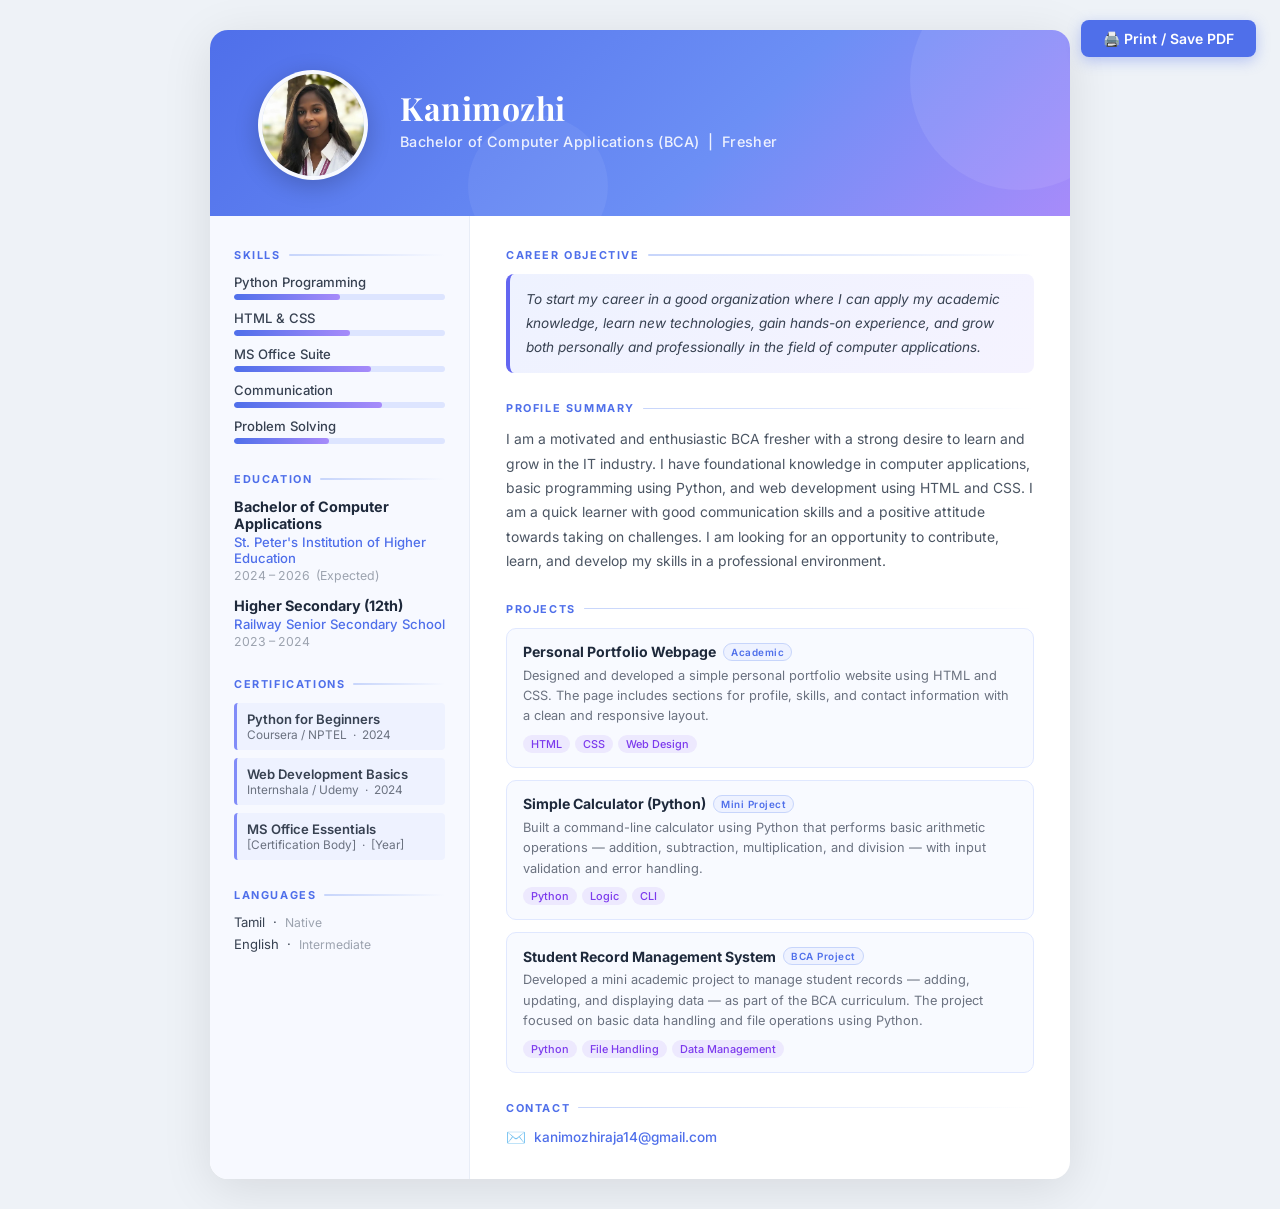
==== commit 1ee1fb62: "Remove animations from skills section" ====
--- a/index.html
+++ b/index.html
@@ -285,33 +285,14 @@
       list-style: none;
     }
 
-    @keyframes skillBounceIn {
-      0%   { opacity: 0; transform: translateX(-20px); }
-      60%  { opacity: 1; transform: translateX(6px); }
-      100% { transform: translateX(0); }
-    }
-
-    @keyframes skillGlow {
-      0%, 100% { box-shadow: 0 0 0px rgba(79, 111, 234, 0); }
-      50%       { box-shadow: 0 0 8px rgba(167, 139, 250, 0.7); }
-    }
-
     .skill-item {
       margin-bottom: 10px;
-      opacity: 0;
-      animation: skillBounceIn 0.55s ease forwards;
       transition: transform 0.2s ease;
     }
 
     .skill-item:hover {
       transform: translateX(4px);
     }
-
-    .skill-item:nth-child(1) { animation-delay: 0.1s; }
-    .skill-item:nth-child(2) { animation-delay: 0.2s; }
-    .skill-item:nth-child(3) { animation-delay: 0.3s; }
-    .skill-item:nth-child(4) { animation-delay: 0.4s; }
-    .skill-item:nth-child(5) { animation-delay: 0.5s; }
 
     .skill-name {
       font-size: 0.82rem;
@@ -334,7 +315,6 @@
       border-radius: 99px;
       width: 0%;
       transition: width 1.2s cubic-bezier(0.4, 0, 0.2, 1);
-      animation: skillGlow 2.4s ease-in-out infinite;
     }
 
     /* Sidebar info blocks */
